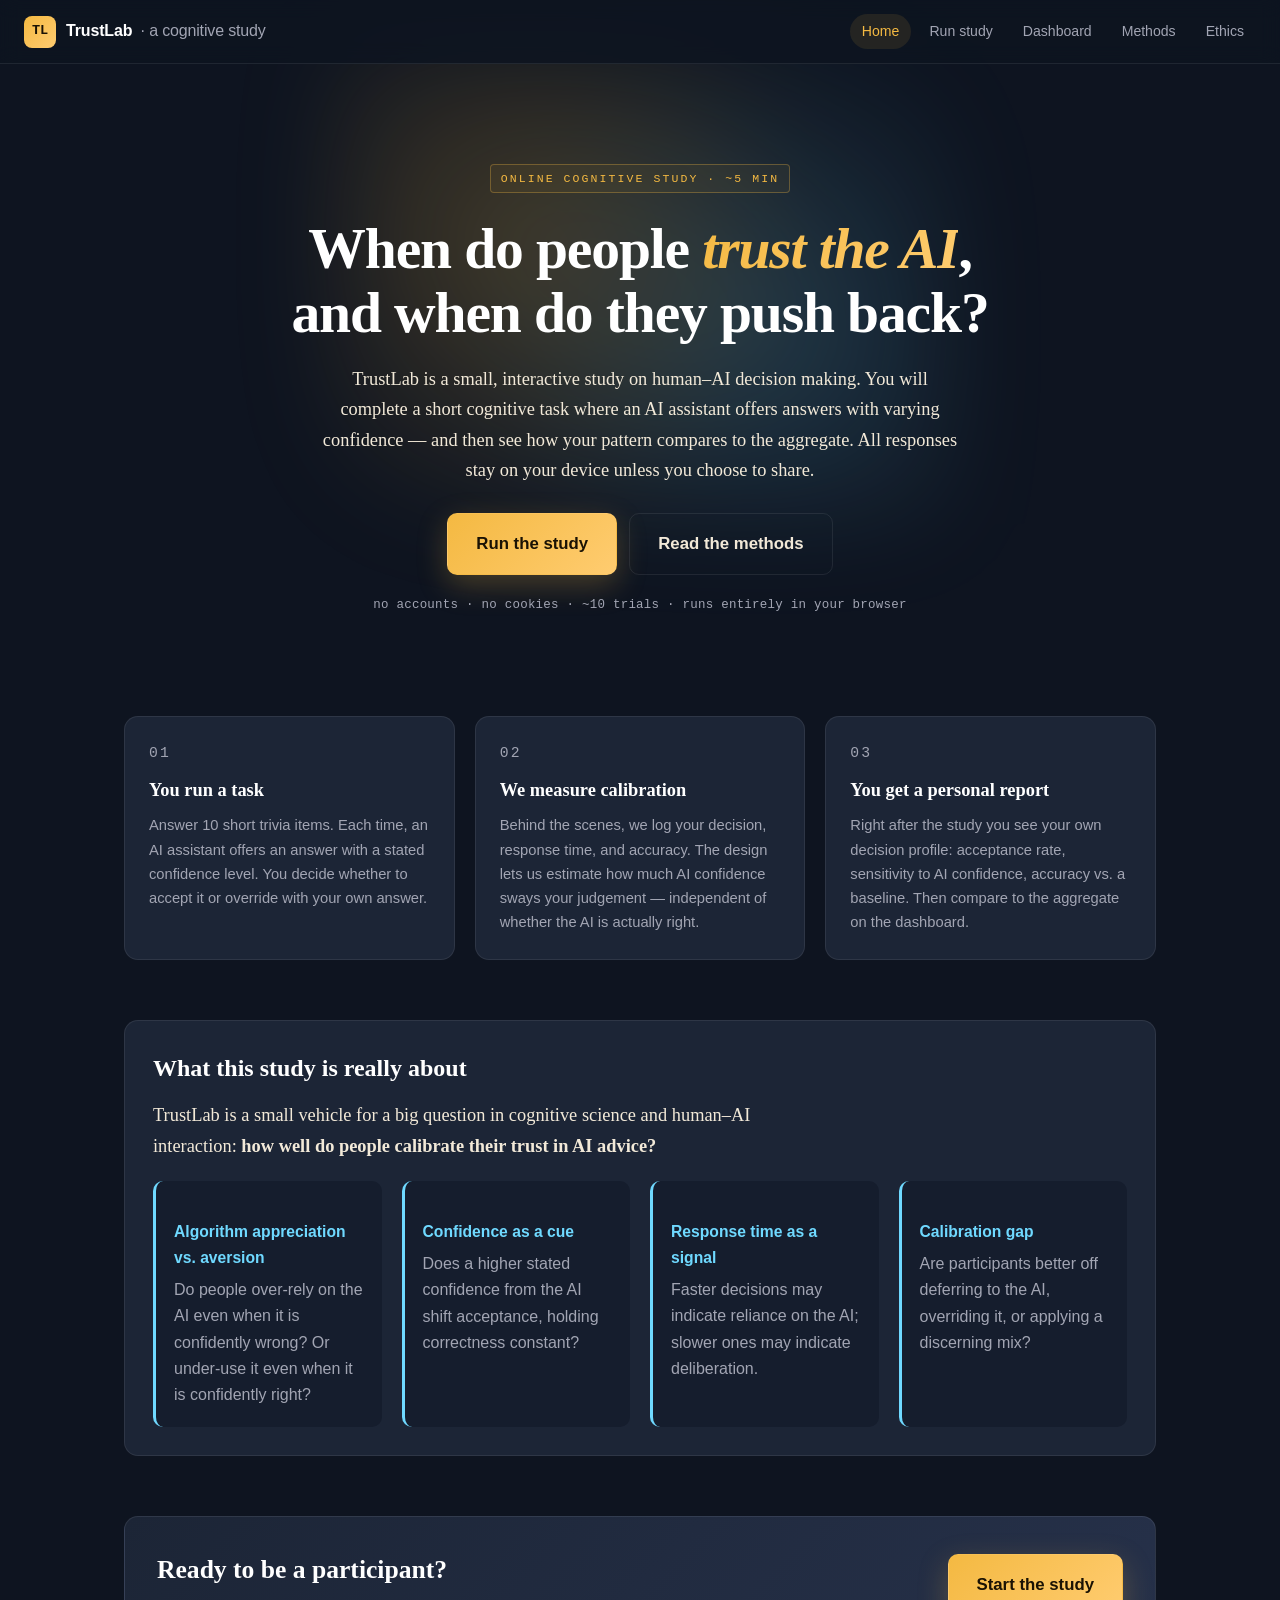
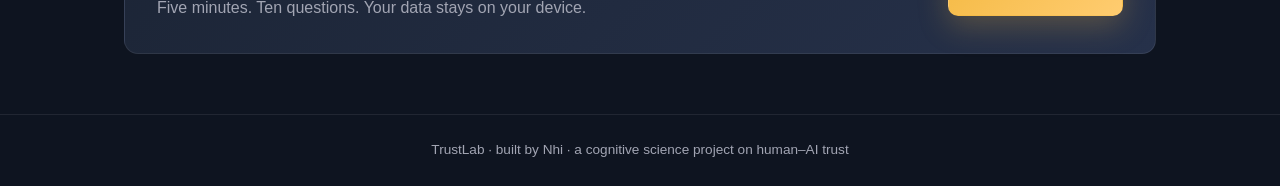
==== index.html @ ebe2eb27 "Initial TrustLab: static site + AI Confidence Calibration experiment Pages: - index.html: landing (h" ====
<!DOCTYPE html>
<html lang="en">
<head>
  <meta charset="UTF-8" />
  <meta name="viewport" content="width=device-width, initial-scale=1.0" />
  <title>TrustLab — Studying how people trust AI</title>
  <meta name="description" content="An interactive online study exploring how people calibrate trust in AI assistants. Run the experiment in 5 minutes and see your personal decision profile compared to the aggregate." />
  <link rel="icon" type="image/svg+xml" href="icons/icon.svg" />
  <link rel="stylesheet" href="css/base.css" />
  <link rel="stylesheet" href="css/home.css" />
</head>
<body>
  <header class="topbar">
    <a class="brand" href="index.html">
      <span class="brand__mark">TL</span>
      <span class="brand__name">TrustLab <em>· a cognitive study</em></span>
    </a>
    <nav class="nav">
      <a href="index.html">Home</a>
      <a href="experiment.html">Run study</a>
      <a href="dashboard.html">Dashboard</a>
      <a href="methodology.html">Methods</a>
      <a href="ethics.html">Ethics</a>
    </nav>
  </header>

  <main>
    <section class="hero">
      <div class="hero__glow" aria-hidden="true"></div>
      <p class="eyebrow">Online cognitive study &middot; ~5 min</p>
      <h1 class="hero__title">
        When do people <span class="hero__accent">trust the AI</span>,<br />
        and when do they push back?
      </h1>
      <p class="lede hero__lede">
        TrustLab is a small, interactive study on human&ndash;AI decision making.
        You will complete a short cognitive task where an AI assistant offers answers
        with varying confidence &mdash; and then see how your pattern compares to
        the aggregate. All responses stay on your device unless you choose to share.
      </p>
      <div class="hstack hero__cta">
        <a class="btn btn--primary btn--big" href="experiment.html">Run the study</a>
        <a class="btn btn--ghost btn--big" href="methodology.html">Read the methods</a>
      </div>
      <p class="hero__note mono">no accounts &middot; no cookies &middot; ~10 trials &middot; runs entirely in your browser</p>
    </section>

    <section class="pillars">
      <article class="pillar">
        <p class="pillar__num">01</p>
        <h3>You run a task</h3>
        <p>Answer 10 short trivia items. Each time, an AI assistant offers an answer with a stated confidence level. You decide whether to accept it or override with your own answer.</p>
      </article>
      <article class="pillar">
        <p class="pillar__num">02</p>
        <h3>We measure calibration</h3>
        <p>Behind the scenes, we log your decision, response time, and accuracy. The design lets us estimate how much AI confidence sways your judgement &mdash; independent of whether the AI is actually right.</p>
      </article>
      <article class="pillar">
        <p class="pillar__num">03</p>
        <h3>You get a personal report</h3>
        <p>Right after the study you see your own decision profile: acceptance rate, sensitivity to AI confidence, accuracy vs. a baseline. Then compare to the aggregate on the dashboard.</p>
      </article>
    </section>

    <section class="card constructs">
      <h2>What this study is really about</h2>
      <p class="lede">
        TrustLab is a small vehicle for a big question in cognitive science and human&ndash;AI interaction:
        <strong>how well do people calibrate their trust in AI advice?</strong>
      </p>
      <div class="grid-2 constructs__grid">
        <div>
          <h3>Algorithm appreciation vs. aversion</h3>
          <p class="muted">Do people over-rely on the AI even when it is confidently wrong? Or under-use it even when it is confidently right?</p>
        </div>
        <div>
          <h3>Confidence as a cue</h3>
          <p class="muted">Does a higher stated confidence from the AI shift acceptance, holding correctness constant?</p>
        </div>
        <div>
          <h3>Response time as a signal</h3>
          <p class="muted">Faster decisions may indicate reliance on the AI; slower ones may indicate deliberation.</p>
        </div>
        <div>
          <h3>Calibration gap</h3>
          <p class="muted">Are participants better off deferring to the AI, overriding it, or applying a discerning mix?</p>
        </div>
      </div>
    </section>

    <section class="cta-strip">
      <div>
        <h2>Ready to be a participant?</h2>
        <p class="muted">Five minutes. Ten questions. Your data stays on your device.</p>
      </div>
      <a class="btn btn--primary btn--big" href="experiment.html">Start the study</a>
    </section>
  </main>

  <footer class="footer">
    <p>TrustLab &middot; built by Nhi &middot; a cognitive science project on human&ndash;AI trust</p>
  </footer>

  <script src="js/nav.js"></script>
</body>
</html>
---- css/base.css ----
/* ===========================================================
   TrustLab — base styles
   Aesthetic: research lab notebook. Deep navy, warm cream text,
   amber accents (like paper labels), cyan for data. System fonts,
   zero dependencies.
   =========================================================== */

:root {
  /* Palette */
  --bg: #0e1420;
  --bg-soft: #151d2d;
  --surface: #1c2536;
  --surface-2: #26314a;
  --border: rgba(255, 255, 255, 0.08);

  --text: #f2e9d8;          /* warm cream (paper-like) */
  --text-strong: #ffffff;
  --muted: #a2a5b3;

  --amber: #f4b942;
  --amber-2: #ffcc70;
  --cyan: #6fd9ff;
  --violet: #a78bfa;
  --danger: #ef6f6c;
  --success: #7dd3a2;

  /* Type */
  --serif: "Iowan Old Style", "Charter", "Georgia", "New York", serif;
  --sans: -apple-system, BlinkMacSystemFont, "Segoe UI", Roboto, "Helvetica Neue", Arial, sans-serif;
  --mono: ui-monospace, SFMono-Regular, "SF Mono", Menlo, Consolas, monospace;

  --radius: 14px;
  --gap: 20px;
  --maxw: 1080px;
  --shadow: 0 20px 60px rgba(0, 0, 0, 0.45);
}

* { box-sizing: border-box; margin: 0; padding: 0; }
html { scroll-behavior: smooth; }

body {
  font-family: var(--sans);
  background: var(--bg);
  color: var(--text);
  line-height: 1.65;
  min-height: 100vh;
  display: flex;
  flex-direction: column;
  overflow-x: hidden;
}

/* ---------- Top bar ---------- */
.topbar {
  position: sticky; top: 0; z-index: 40;
  display: flex; align-items: center; justify-content: space-between;
  padding: 14px 24px;
  background: rgba(14, 20, 32, 0.85);
  backdrop-filter: blur(10px);
  border-bottom: 1px solid var(--border);
}
.brand {
  display: flex; align-items: center; gap: 10px;
  color: var(--text-strong);
  text-decoration: none;
  font-weight: 700;
  letter-spacing: -0.01em;
}
.brand__mark {
  display: grid; place-items: center;
  width: 32px; height: 32px; border-radius: 8px;
  background: linear-gradient(135deg, var(--amber), var(--amber-2));
  color: #1a1204;
  font-weight: 900; font-size: 0.85rem;
  font-family: var(--mono);
}
.brand__name { font-size: 1rem; }
.brand__name em {
  font-style: normal;
  color: var(--muted);
  font-weight: 500;
  margin-left: 4px;
}
.nav {
  display: flex; align-items: center; gap: 6px;
  font-size: 0.88rem;
}
.nav a {
  color: var(--muted);
  text-decoration: none;
  padding: 6px 12px;
  border-radius: 999px;
  transition: color 0.15s ease, background 0.15s ease;
}
.nav a:hover { color: var(--text); background: rgba(255,255,255,0.04); }
.nav a.active { color: var(--amber); background: rgba(244, 185, 66, 0.1); }

/* ---------- Layout ---------- */
main {
  flex: 1;
  width: min(var(--maxw), 100%);
  margin: 0 auto;
  padding: 40px 24px 60px;
}

.footer {
  border-top: 1px solid var(--border);
  padding: 24px;
  text-align: center;
  color: var(--muted);
  font-size: 0.85rem;
}

/* ---------- Buttons ---------- */
.btn {
  display: inline-flex; align-items: center; justify-content: center;
  gap: 8px;
  padding: 12px 20px;
  border-radius: 10px;
  font-weight: 600;
  font-size: 0.95rem;
  text-decoration: none;
  cursor: pointer;
  border: 1px solid transparent;
  font-family: inherit;
  transition: transform 0.12s ease, background 0.15s ease, border-color 0.15s ease, box-shadow 0.2s ease;
}
.btn:hover { transform: translateY(-1px); }
.btn--primary {
  background: linear-gradient(135deg, var(--amber), var(--amber-2));
  color: #1a1204;
  box-shadow: 0 10px 30px rgba(244, 185, 66, 0.25);
}
.btn--primary:hover { box-shadow: 0 14px 36px rgba(244, 185, 66, 0.35); }
.btn--ghost {
  background: transparent;
  color: var(--text);
  border-color: var(--border);
}
.btn--ghost:hover { border-color: var(--amber); color: var(--amber); }
.btn--big { padding: 16px 28px; font-size: 1.05rem; }

/* ---------- Cards ---------- */
.card {
  background: var(--surface);
  border: 1px solid var(--border);
  border-radius: var(--radius);
  padding: 28px;
}
.card + .card { margin-top: var(--gap); }
.card h2 { font-family: var(--serif); font-size: 1.5rem; font-weight: 700; margin-bottom: 12px; color: var(--text-strong); }
.card h3 { font-size: 1.05rem; margin: 20px 0 8px; color: var(--amber); font-weight: 600; }
.card p { margin-bottom: 12px; }
.card p:last-child { margin-bottom: 0; }

/* ---------- Typography helpers ---------- */
.eyebrow {
  display: inline-block;
  font-family: var(--mono);
  color: var(--amber);
  font-size: 0.72rem;
  text-transform: uppercase;
  letter-spacing: 0.18em;
  padding: 4px 10px;
  border: 1px solid rgba(244, 185, 66, 0.3);
  border-radius: 4px;
  background: rgba(244, 185, 66, 0.05);
}
.lede {
  font-family: var(--serif);
  font-size: 1.15rem;
  color: var(--text);
  line-height: 1.65;
  max-width: 640px;
}
.muted { color: var(--muted); }
.mono { font-family: var(--mono); }
.serif { font-family: var(--serif); }

/* ---------- Utility ---------- */
.hstack { display: flex; align-items: center; gap: 12px; flex-wrap: wrap; }
.vstack { display: flex; flex-direction: column; gap: 12px; }
.grid-2 { display: grid; grid-template-columns: repeat(auto-fit, minmax(220px, 1fr)); gap: var(--gap); }
.grid-3 { display: grid; grid-template-columns: repeat(auto-fit, minmax(180px, 1fr)); gap: var(--gap); }
.grid-4 { display: grid; grid-template-columns: repeat(auto-fit, minmax(150px, 1fr)); gap: var(--gap); }

@media (max-width: 720px) {
  .nav a { padding: 6px 10px; font-size: 0.82rem; }
  main { padding: 24px 16px 40px; }
  .card { padding: 20px; }
}

@media (max-width: 520px) {
  .brand__name em { display: none; }
  .nav { gap: 2px; }
  .nav a { padding: 6px 8px; font-size: 0.78rem; }
}
---- css/home.css ----
/* Landing page styles */

.hero {
  position: relative;
  text-align: center;
  padding: 60px 0 40px;
}
.hero__glow {
  position: absolute;
  inset: -60px 20% auto 20%;
  height: 480px;
  background:
    radial-gradient(circle at 30% 40%, rgba(244, 185, 66, 0.22), transparent 60%),
    radial-gradient(circle at 70% 60%, rgba(111, 217, 255, 0.18), transparent 60%);
  filter: blur(50px);
  z-index: -1;
  pointer-events: none;
}
.hero__title {
  font-family: var(--serif);
  font-weight: 700;
  font-size: clamp(2.2rem, 5.5vw, 3.6rem);
  line-height: 1.1;
  letter-spacing: -0.02em;
  color: var(--text-strong);
  margin: 24px auto 20px;
  max-width: 780px;
}
.hero__accent {
  background: linear-gradient(135deg, var(--amber), var(--amber-2));
  -webkit-background-clip: text; background-clip: text;
  -webkit-text-fill-color: transparent;
  font-style: italic;
}
.hero__lede { margin: 0 auto 28px; }
.hero__cta { justify-content: center; }
.hero__note {
  margin-top: 20px;
  color: var(--muted);
  font-size: 0.78rem;
  letter-spacing: 0.02em;
}

/* Pillars */
.pillars {
  display: grid;
  grid-template-columns: repeat(auto-fit, minmax(240px, 1fr));
  gap: var(--gap);
  margin-top: 60px;
}
.pillar {
  background: var(--surface);
  border: 1px solid var(--border);
  border-radius: var(--radius);
  padding: 24px;
  transition: border-color 0.2s ease, transform 0.2s ease;
}
.pillar:hover { border-color: var(--amber); transform: translateY(-2px); }
.pillar__num {
  font-family: var(--mono);
  font-size: 0.78rem;
  color: var(--amber);
  letter-spacing: 0.15em;
  margin-bottom: 10px;
}
.pillar h3 {
  font-family: var(--serif);
  font-size: 1.15rem;
  margin-bottom: 8px;
  color: var(--text-strong);
}
.pillar p { color: var(--muted); font-size: 0.92rem; }

/* Constructs */
.constructs { margin-top: 60px; }
.constructs__grid { margin-top: 20px; }
.constructs__grid > div {
  background: var(--bg-soft);
  padding: 18px;
  border-radius: 10px;
  border-left: 3px solid var(--cyan);
}
.constructs__grid h3 {
  font-family: var(--sans);
  font-size: 0.98rem;
  color: var(--cyan);
  margin-bottom: 6px;
}

/* CTA strip */
.cta-strip {
  margin-top: 60px;
  padding: 32px;
  border-radius: var(--radius);
  background: linear-gradient(135deg, var(--surface), var(--surface-2));
  border: 1px solid var(--border);
  display: flex;
  align-items: center;
  justify-content: space-between;
  gap: 20px;
  flex-wrap: wrap;
}
.cta-strip h2 { font-family: var(--serif); font-size: 1.6rem; color: var(--text-strong); }
.cta-strip p { margin-top: 4px; }
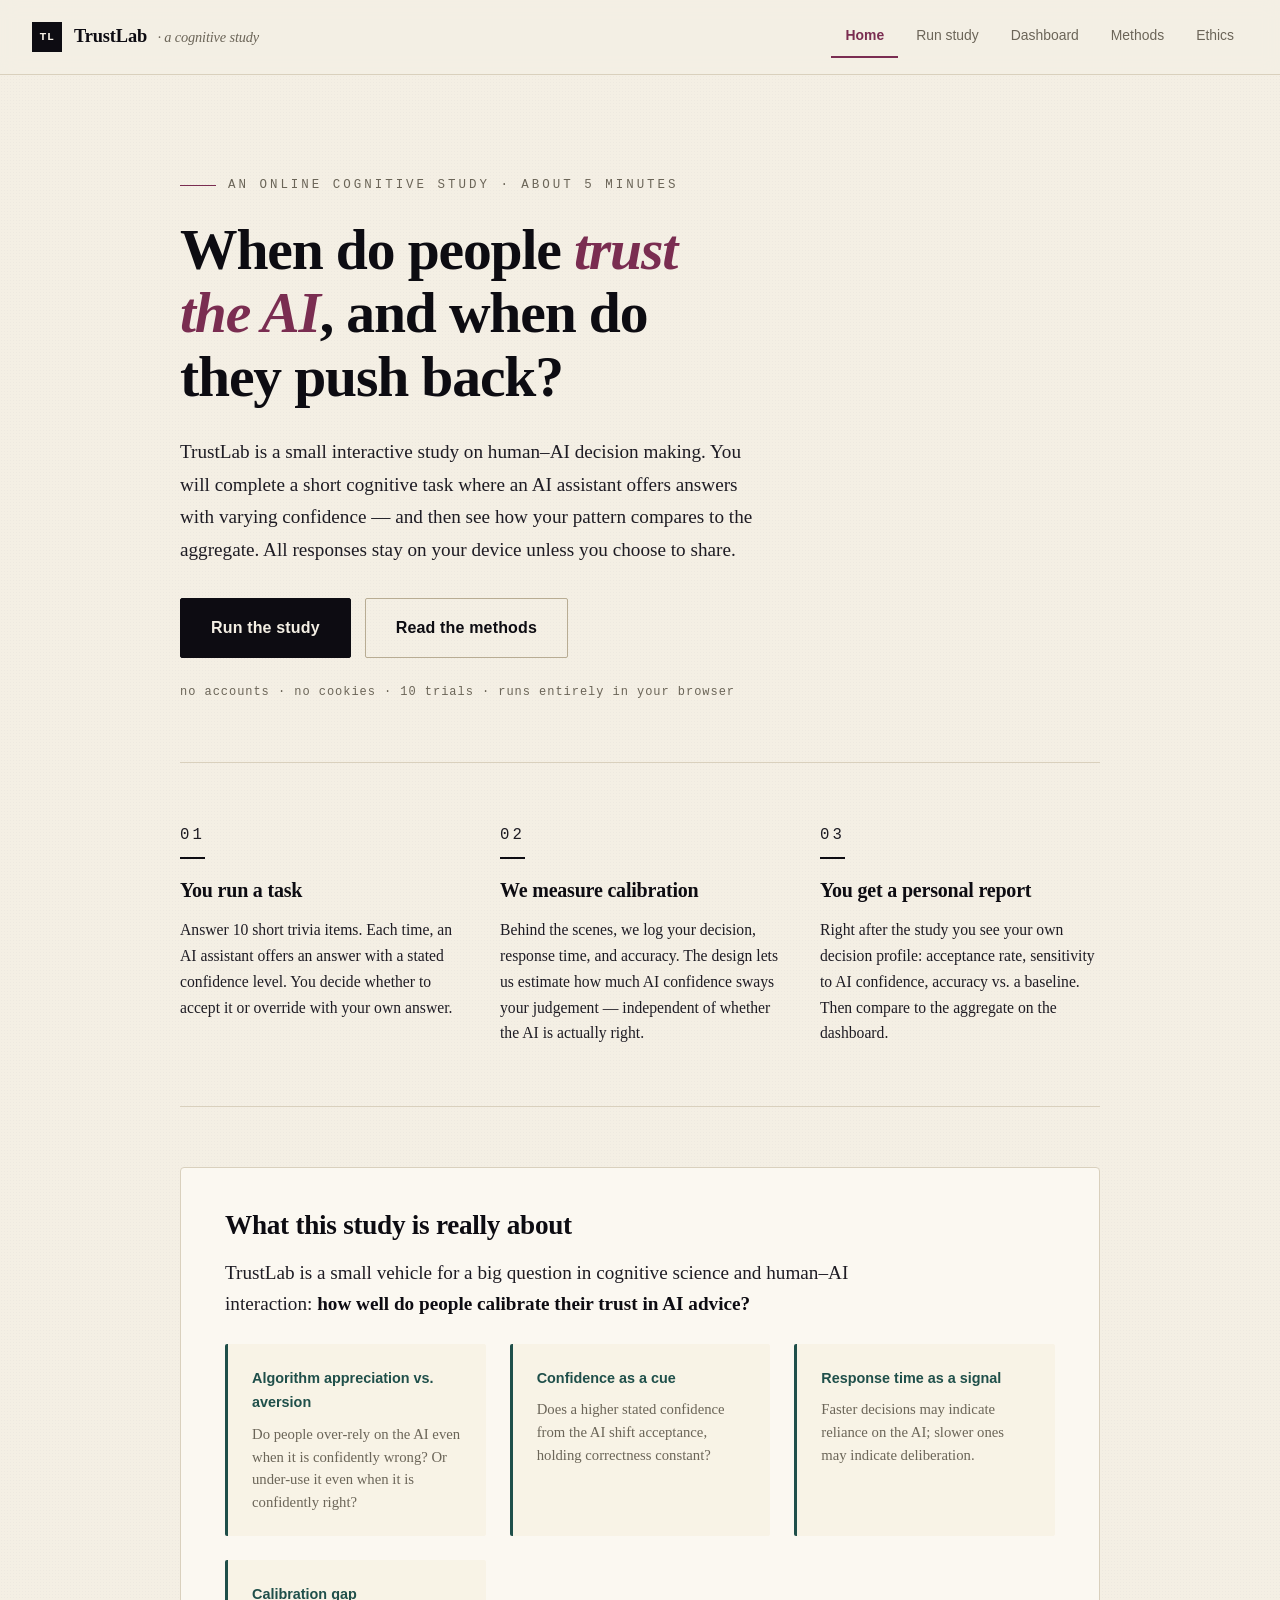
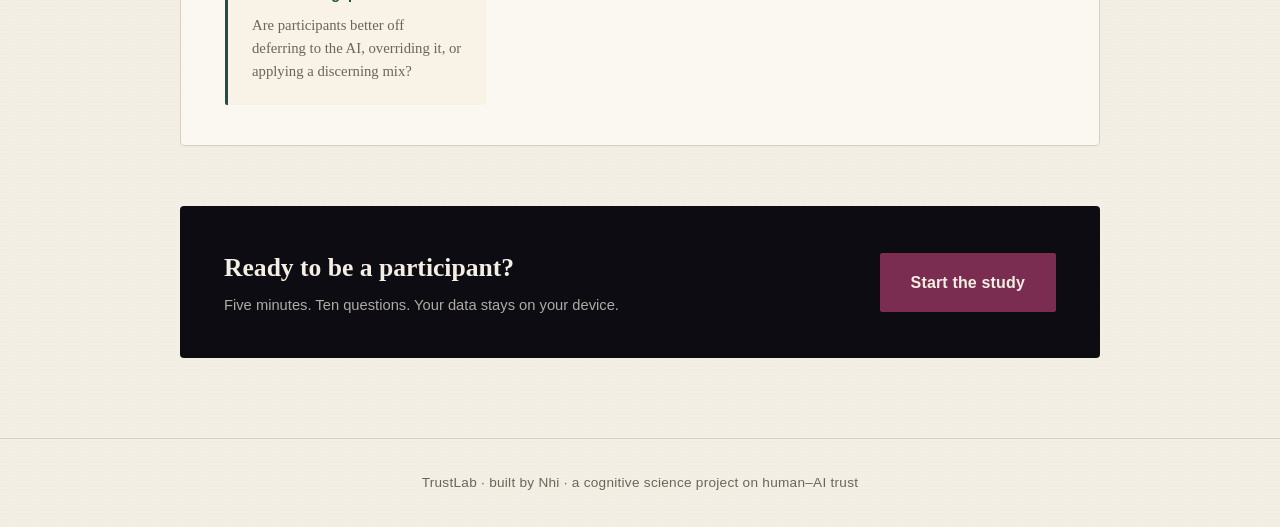
==== commit ce71e7df: "Redesign: switch to light editorial aesthetic Full visual overhaul to differentiate TrustLab from Fi" ====
--- a/index.html
+++ b/index.html
@@ -26,14 +26,12 @@
 
   <main>
     <section class="hero">
-      <div class="hero__glow" aria-hidden="true"></div>
-      <p class="eyebrow">Online cognitive study &middot; ~5 min</p>
+      <p class="hero__kicker">An online cognitive study &middot; about 5 minutes</p>
       <h1 class="hero__title">
-        When do people <span class="hero__accent">trust the AI</span>,<br />
-        and when do they push back?
+        When do people <em>trust the AI</em>, and when do they push back?
       </h1>
-      <p class="lede hero__lede">
-        TrustLab is a small, interactive study on human&ndash;AI decision making.
+      <p class="hero__lede">
+        TrustLab is a small interactive study on human&ndash;AI decision making.
         You will complete a short cognitive task where an AI assistant offers answers
         with varying confidence &mdash; and then see how your pattern compares to
         the aggregate. All responses stay on your device unless you choose to share.
@@ -42,7 +40,7 @@
         <a class="btn btn--primary btn--big" href="experiment.html">Run the study</a>
         <a class="btn btn--ghost btn--big" href="methodology.html">Read the methods</a>
       </div>
-      <p class="hero__note mono">no accounts &middot; no cookies &middot; ~10 trials &middot; runs entirely in your browser</p>
+      <p class="hero__note">no accounts &middot; no cookies &middot; 10 trials &middot; runs entirely in your browser</p>
     </section>
 
     <section class="pillars">
--- a/css/base.css
+++ b/css/base.css
@@ -1,196 +1,266 @@
 /* ===========================================================
    TrustLab — base styles
-   Aesthetic: research lab notebook. Deep navy, warm cream text,
-   amber accents (like paper labels), cyan for data. System fonts,
-   zero dependencies.
+   Aesthetic: light editorial. Warm cream paper, deep charcoal
+   text, plum accent, teal data ink, serif-forward typography.
+   Meant to feel like a modern research institute publication.
    =========================================================== */
 
 :root {
-  /* Palette */
-  --bg: #0e1420;
-  --bg-soft: #151d2d;
-  --surface: #1c2536;
-  --surface-2: #26314a;
-  --border: rgba(255, 255, 255, 0.08);
-
-  --text: #f2e9d8;          /* warm cream (paper-like) */
-  --text-strong: #ffffff;
-  --muted: #a2a5b3;
-
-  --amber: #f4b942;
-  --amber-2: #ffcc70;
-  --cyan: #6fd9ff;
-  --violet: #a78bfa;
-  --danger: #ef6f6c;
-  --success: #7dd3a2;
+  /* Palette — light editorial */
+  --paper: #f4efe4;        /* page background: warm cream */
+  --paper-2: #ebe4d3;      /* subtle inset */
+  --card: #fbf8f1;         /* raised surfaces: near-white cream */
+  --card-2: #f8f3e6;       /* nested inset */
+  --rule: #d9d0bd;         /* soft warm gray dividers */
+  --rule-strong: #b8ac93;
+
+  --ink: #1e1c24;          /* body text: deep charcoal */
+  --ink-strong: #0d0c12;   /* headings: near black */
+  --ink-muted: #6b6558;    /* warm gray for meta */
+
+  --plum: #7a2d51;         /* primary accent */
+  --plum-2: #a0426e;       /* lighter accent */
+  --teal: #1f4f4a;         /* secondary / data */
+  --teal-2: #2f7a72;
+  --danger: #a83a3a;
+  --success: #2f6a3e;
 
   /* Type */
-  --serif: "Iowan Old Style", "Charter", "Georgia", "New York", serif;
-  --sans: -apple-system, BlinkMacSystemFont, "Segoe UI", Roboto, "Helvetica Neue", Arial, sans-serif;
-  --mono: ui-monospace, SFMono-Regular, "SF Mono", Menlo, Consolas, monospace;
-
-  --radius: 14px;
-  --gap: 20px;
-  --maxw: 1080px;
-  --shadow: 0 20px 60px rgba(0, 0, 0, 0.45);
+  --serif: "Iowan Old Style", "Charter", "Georgia", "Times New Roman", serif;
+  --sans:  -apple-system, BlinkMacSystemFont, "Inter", "Helvetica Neue", Arial, sans-serif;
+  --mono:  ui-monospace, SFMono-Regular, "SF Mono", Menlo, Consolas, monospace;
+
+  --radius: 4px;           /* editorial: minimal rounding */
+  --radius-lg: 8px;
+  --gap: 24px;
+  --maxw: 1000px;
+  --measure: 68ch;         /* comfortable line length */
 }
 
 * { box-sizing: border-box; margin: 0; padding: 0; }
 html { scroll-behavior: smooth; }
 
 body {
-  font-family: var(--sans);
-  background: var(--bg);
-  color: var(--text);
-  line-height: 1.65;
+  font-family: var(--serif);
+  background: var(--paper);
+  color: var(--ink);
+  line-height: 1.7;
   min-height: 100vh;
   display: flex;
   flex-direction: column;
   overflow-x: hidden;
+  /* Subtle paper-grain texture */
+  background-image:
+    radial-gradient(rgba(30, 28, 36, 0.025) 1px, transparent 1px);
+  background-size: 3px 3px;
 }
 
 /* ---------- Top bar ---------- */
 .topbar {
   position: sticky; top: 0; z-index: 40;
   display: flex; align-items: center; justify-content: space-between;
-  padding: 14px 24px;
-  background: rgba(14, 20, 32, 0.85);
-  backdrop-filter: blur(10px);
-  border-bottom: 1px solid var(--border);
+  padding: 16px 32px;
+  background: rgba(244, 239, 228, 0.92);
+  backdrop-filter: blur(8px);
+  border-bottom: 1px solid var(--rule);
+  font-family: var(--sans);
 }
 .brand {
-  display: flex; align-items: center; gap: 10px;
-  color: var(--text-strong);
+  display: flex; align-items: baseline; gap: 12px;
+  color: var(--ink-strong);
   text-decoration: none;
   font-weight: 700;
   letter-spacing: -0.01em;
 }
 .brand__mark {
-  display: grid; place-items: center;
-  width: 32px; height: 32px; border-radius: 8px;
-  background: linear-gradient(135deg, var(--amber), var(--amber-2));
-  color: #1a1204;
-  font-weight: 900; font-size: 0.85rem;
+  display: inline-grid; place-items: center;
+  width: 30px; height: 30px;
+  background: var(--ink-strong);
+  color: var(--paper);
+  font-weight: 900; font-size: 0.72rem;
   font-family: var(--mono);
-}
-.brand__name { font-size: 1rem; }
+  letter-spacing: 0.05em;
+  align-self: center;
+}
+.brand__name {
+  font-family: var(--serif);
+  font-size: 1.15rem;
+  font-weight: 700;
+}
 .brand__name em {
-  font-style: normal;
-  color: var(--muted);
-  font-weight: 500;
-  margin-left: 4px;
+  font-style: italic;
+  color: var(--ink-muted);
+  font-weight: 400;
+  margin-left: 6px;
+  font-size: 0.9rem;
 }
 .nav {
-  display: flex; align-items: center; gap: 6px;
-  font-size: 0.88rem;
+  display: flex; align-items: center; gap: 4px;
+  font-size: 0.87rem;
+  font-family: var(--sans);
 }
 .nav a {
-  color: var(--muted);
+  color: var(--ink-muted);
   text-decoration: none;
-  padding: 6px 12px;
-  border-radius: 999px;
-  transition: color 0.15s ease, background 0.15s ease;
-}
-.nav a:hover { color: var(--text); background: rgba(255,255,255,0.04); }
-.nav a.active { color: var(--amber); background: rgba(244, 185, 66, 0.1); }
+  padding: 8px 14px;
+  border-bottom: 2px solid transparent;
+  transition: color 0.15s ease, border-color 0.15s ease;
+}
+.nav a:hover { color: var(--ink-strong); border-bottom-color: var(--rule-strong); }
+.nav a.active {
+  color: var(--plum);
+  border-bottom-color: var(--plum);
+  font-weight: 600;
+}
 
 /* ---------- Layout ---------- */
 main {
   flex: 1;
   width: min(var(--maxw), 100%);
   margin: 0 auto;
-  padding: 40px 24px 60px;
+  padding: 60px 40px 80px;
 }
 
 .footer {
-  border-top: 1px solid var(--border);
-  padding: 24px;
+  border-top: 1px solid var(--rule);
+  padding: 32px;
   text-align: center;
-  color: var(--muted);
+  color: var(--ink-muted);
+  font-family: var(--sans);
   font-size: 0.85rem;
-}
-
-/* ---------- Buttons ---------- */
+  letter-spacing: 0.02em;
+}
+
+/* ---------- Editorial section numbering ---------- */
+.card {
+  position: relative;
+  background: var(--card);
+  border: 1px solid var(--rule);
+  border-radius: var(--radius);
+  padding: 40px 44px;
+  margin-bottom: 32px;
+  box-shadow: 0 1px 0 rgba(0, 0, 0, 0.02);
+  max-width: 100%;
+}
+.card h2 {
+  font-family: var(--serif);
+  font-size: 1.7rem;
+  font-weight: 700;
+  color: var(--ink-strong);
+  line-height: 1.25;
+  margin-bottom: 16px;
+  letter-spacing: -0.01em;
+}
+.card h3 {
+  font-family: var(--sans);
+  font-size: 0.88rem;
+  text-transform: uppercase;
+  letter-spacing: 0.14em;
+  color: var(--plum);
+  font-weight: 700;
+  margin: 28px 0 10px;
+}
+.card p {
+  max-width: var(--measure);
+  margin-bottom: 14px;
+}
+.card p:last-child { margin-bottom: 0; }
+.card ul, .card ol {
+  margin: 12px 0 16px 1.4rem;
+  max-width: var(--measure);
+}
+.card li { margin-bottom: 8px; }
+
+/* ---------- Buttons (editorial: understated, sharp) ---------- */
 .btn {
   display: inline-flex; align-items: center; justify-content: center;
   gap: 8px;
-  padding: 12px 20px;
-  border-radius: 10px;
+  padding: 12px 22px;
+  border-radius: 2px;
   font-weight: 600;
-  font-size: 0.95rem;
+  font-size: 0.92rem;
+  font-family: var(--sans);
   text-decoration: none;
   cursor: pointer;
   border: 1px solid transparent;
-  font-family: inherit;
-  transition: transform 0.12s ease, background 0.15s ease, border-color 0.15s ease, box-shadow 0.2s ease;
+  letter-spacing: 0.01em;
+  transition: transform 0.1s ease, background 0.15s ease, color 0.15s ease, border-color 0.15s ease;
 }
 .btn:hover { transform: translateY(-1px); }
 .btn--primary {
-  background: linear-gradient(135deg, var(--amber), var(--amber-2));
-  color: #1a1204;
-  box-shadow: 0 10px 30px rgba(244, 185, 66, 0.25);
-}
-.btn--primary:hover { box-shadow: 0 14px 36px rgba(244, 185, 66, 0.35); }
+  background: var(--ink-strong);
+  color: var(--paper);
+  border-color: var(--ink-strong);
+}
+.btn--primary:hover { background: var(--plum); border-color: var(--plum); }
 .btn--ghost {
   background: transparent;
-  color: var(--text);
-  border-color: var(--border);
-}
-.btn--ghost:hover { border-color: var(--amber); color: var(--amber); }
-.btn--big { padding: 16px 28px; font-size: 1.05rem; }
-
-/* ---------- Cards ---------- */
-.card {
-  background: var(--surface);
-  border: 1px solid var(--border);
-  border-radius: var(--radius);
-  padding: 28px;
-}
-.card + .card { margin-top: var(--gap); }
-.card h2 { font-family: var(--serif); font-size: 1.5rem; font-weight: 700; margin-bottom: 12px; color: var(--text-strong); }
-.card h3 { font-size: 1.05rem; margin: 20px 0 8px; color: var(--amber); font-weight: 600; }
-.card p { margin-bottom: 12px; }
-.card p:last-child { margin-bottom: 0; }
+  color: var(--ink-strong);
+  border-color: var(--rule-strong);
+}
+.btn--ghost:hover { border-color: var(--ink-strong); }
+.btn--big { padding: 15px 30px; font-size: 1rem; }
 
 /* ---------- Typography helpers ---------- */
 .eyebrow {
   display: inline-block;
   font-family: var(--mono);
-  color: var(--amber);
+  color: var(--plum);
   font-size: 0.72rem;
   text-transform: uppercase;
-  letter-spacing: 0.18em;
-  padding: 4px 10px;
-  border: 1px solid rgba(244, 185, 66, 0.3);
-  border-radius: 4px;
-  background: rgba(244, 185, 66, 0.05);
+  letter-spacing: 0.22em;
+  margin-bottom: 14px;
+  padding-bottom: 6px;
+  border-bottom: 1px solid var(--plum);
 }
 .lede {
   font-family: var(--serif);
-  font-size: 1.15rem;
-  color: var(--text);
-  line-height: 1.65;
-  max-width: 640px;
-}
-.muted { color: var(--muted); }
-.mono { font-family: var(--mono); }
+  font-size: 1.2rem;
+  color: var(--ink);
+  line-height: 1.6;
+  max-width: var(--measure);
+  font-weight: 400;
+}
+.muted { color: var(--ink-muted); }
+.mono { font-family: var(--mono); font-size: 0.88em; }
 .serif { font-family: var(--serif); }
-
-/* ---------- Utility ---------- */
-.hstack { display: flex; align-items: center; gap: 12px; flex-wrap: wrap; }
-.vstack { display: flex; flex-direction: column; gap: 12px; }
-.grid-2 { display: grid; grid-template-columns: repeat(auto-fit, minmax(220px, 1fr)); gap: var(--gap); }
-.grid-3 { display: grid; grid-template-columns: repeat(auto-fit, minmax(180px, 1fr)); gap: var(--gap); }
-.grid-4 { display: grid; grid-template-columns: repeat(auto-fit, minmax(150px, 1fr)); gap: var(--gap); }
+.sans { font-family: var(--sans); }
+
+/* Underlined academic links inside prose */
+.link, .card a:not(.btn) {
+  color: var(--plum);
+  text-decoration: underline;
+  text-decoration-thickness: 1px;
+  text-underline-offset: 3px;
+  transition: color 0.15s ease;
+}
+.link:hover, .card a:not(.btn):hover { color: var(--ink-strong); }
+
+/* Emphasis */
+em { font-style: italic; }
+strong { color: var(--ink-strong); font-weight: 700; }
+
+/* Horizontal rule = thin line + small caps label optional */
+hr.rule {
+  border: none;
+  border-top: 1px solid var(--rule);
+  margin: 40px 0;
+}
+
+/* ---------- Utility grids ---------- */
+.hstack { display: flex; align-items: center; gap: 14px; flex-wrap: wrap; }
+.vstack { display: flex; flex-direction: column; gap: 14px; }
+.grid-2 { display: grid; grid-template-columns: repeat(auto-fit, minmax(240px, 1fr)); gap: var(--gap); }
+.grid-3 { display: grid; grid-template-columns: repeat(auto-fit, minmax(200px, 1fr)); gap: var(--gap); }
+.grid-4 { display: grid; grid-template-columns: repeat(auto-fit, minmax(170px, 1fr)); gap: var(--gap); }
 
 @media (max-width: 720px) {
-  .nav a { padding: 6px 10px; font-size: 0.82rem; }
-  main { padding: 24px 16px 40px; }
-  .card { padding: 20px; }
-}
-
+  main { padding: 32px 20px 60px; }
+  .card { padding: 28px 24px; }
+  .card h2 { font-size: 1.4rem; }
+  .nav a { padding: 6px 10px; font-size: 0.8rem; }
+}
 @media (max-width: 520px) {
   .brand__name em { display: none; }
-  .nav { gap: 2px; }
-  .nav a { padding: 6px 8px; font-size: 0.78rem; }
-}
+  .nav { gap: 0; }
+}
--- a/css/home.css
+++ b/css/home.css
@@ -1,104 +1,152 @@
-/* Landing page styles */
+/* Landing page: editorial, typographic, quiet. */
 
 .hero {
-  position: relative;
-  text-align: center;
-  padding: 60px 0 40px;
+  padding: 40px 0 60px;
+  border-bottom: 1px solid var(--rule);
+  margin-bottom: 60px;
 }
-.hero__glow {
-  position: absolute;
-  inset: -60px 20% auto 20%;
-  height: 480px;
-  background:
-    radial-gradient(circle at 30% 40%, rgba(244, 185, 66, 0.22), transparent 60%),
-    radial-gradient(circle at 70% 60%, rgba(111, 217, 255, 0.18), transparent 60%);
-  filter: blur(50px);
-  z-index: -1;
-  pointer-events: none;
+.hero__kicker {
+  font-family: var(--mono);
+  color: var(--ink-muted);
+  font-size: 0.78rem;
+  text-transform: uppercase;
+  letter-spacing: 0.24em;
+  margin-bottom: 22px;
+  display: flex;
+  align-items: center;
+  gap: 12px;
+}
+.hero__kicker::before {
+  content: "";
+  display: inline-block;
+  width: 36px; height: 1px;
+  background: var(--plum);
 }
 .hero__title {
   font-family: var(--serif);
   font-weight: 700;
-  font-size: clamp(2.2rem, 5.5vw, 3.6rem);
+  font-size: clamp(2.4rem, 5.5vw, 3.6rem);
   line-height: 1.1;
   letter-spacing: -0.02em;
-  color: var(--text-strong);
-  margin: 24px auto 20px;
-  max-width: 780px;
+  color: var(--ink-strong);
+  max-width: 20ch;
+  margin-bottom: 28px;
 }
-.hero__accent {
-  background: linear-gradient(135deg, var(--amber), var(--amber-2));
-  -webkit-background-clip: text; background-clip: text;
-  -webkit-text-fill-color: transparent;
+.hero__title em {
   font-style: italic;
+  color: var(--plum);
 }
-.hero__lede { margin: 0 auto 28px; }
-.hero__cta { justify-content: center; }
+.hero__lede {
+  font-size: 1.2rem;
+  margin-bottom: 32px;
+  max-width: 60ch;
+}
+.hero__cta { margin-bottom: 24px; }
 .hero__note {
-  margin-top: 20px;
-  color: var(--muted);
-  font-size: 0.78rem;
-  letter-spacing: 0.02em;
+  font-family: var(--mono);
+  color: var(--ink-muted);
+  font-size: 0.75rem;
+  letter-spacing: 0.08em;
 }
 
-/* Pillars */
+/* Pillars — editorial numbered list, not cards */
 .pillars {
   display: grid;
   grid-template-columns: repeat(auto-fit, minmax(240px, 1fr));
-  gap: var(--gap);
-  margin-top: 60px;
+  gap: 40px;
+  margin-bottom: 60px;
+  padding-bottom: 60px;
+  border-bottom: 1px solid var(--rule);
 }
-.pillar {
-  background: var(--surface);
-  border: 1px solid var(--border);
-  border-radius: var(--radius);
-  padding: 24px;
-  transition: border-color 0.2s ease, transform 0.2s ease;
-}
-.pillar:hover { border-color: var(--amber); transform: translateY(-2px); }
+.pillar { }
 .pillar__num {
   font-family: var(--mono);
-  font-size: 0.78rem;
-  color: var(--amber);
-  letter-spacing: 0.15em;
-  margin-bottom: 10px;
+  font-size: 0.75rem;
+  color: var(--plum);
+  letter-spacing: 0.2em;
+  margin-bottom: 14px;
+  padding-bottom: 8px;
+  border-bottom: 2px solid var(--ink-strong);
+  width: fit-content;
 }
 .pillar h3 {
   font-family: var(--serif);
-  font-size: 1.15rem;
-  margin-bottom: 8px;
-  color: var(--text-strong);
+  font-size: 1.25rem;
+  font-weight: 700;
+  color: var(--ink-strong);
+  margin-bottom: 10px;
+  letter-spacing: -0.01em;
 }
-.pillar p { color: var(--muted); font-size: 0.92rem; }
+.pillar p {
+  color: var(--ink);
+  font-size: 0.98rem;
+  line-height: 1.65;
+}
 
-/* Constructs */
-.constructs { margin-top: 60px; }
-.constructs__grid { margin-top: 20px; }
+/* Constructs grid — like footnotes in a paper */
+.constructs__grid {
+  margin-top: 24px;
+}
 .constructs__grid > div {
-  background: var(--bg-soft);
-  padding: 18px;
-  border-radius: 10px;
-  border-left: 3px solid var(--cyan);
+  background: var(--card-2);
+  padding: 22px 24px;
+  border-radius: 2px;
+  border-left: 3px solid var(--teal);
 }
 .constructs__grid h3 {
   font-family: var(--sans);
-  font-size: 0.98rem;
-  color: var(--cyan);
-  margin-bottom: 6px;
+  font-size: 0.9rem;
+  text-transform: none;
+  letter-spacing: 0;
+  color: var(--teal);
+  margin: 0 0 8px;
+  font-weight: 700;
+}
+.constructs__grid p {
+  color: var(--ink-muted);
+  font-size: 0.92rem;
+  line-height: 1.55;
+  max-width: none;
+  margin: 0;
 }
 
-/* CTA strip */
+/* Bottom CTA strip */
 .cta-strip {
   margin-top: 60px;
-  padding: 32px;
+  padding: 40px 44px;
+  background: var(--ink-strong);
+  color: var(--paper);
   border-radius: var(--radius);
-  background: linear-gradient(135deg, var(--surface), var(--surface-2));
-  border: 1px solid var(--border);
   display: flex;
   align-items: center;
   justify-content: space-between;
-  gap: 20px;
+  gap: 24px;
   flex-wrap: wrap;
 }
-.cta-strip h2 { font-family: var(--serif); font-size: 1.6rem; color: var(--text-strong); }
-.cta-strip p { margin-top: 4px; }
+.cta-strip h2 {
+  font-family: var(--serif);
+  font-size: 1.6rem;
+  color: var(--paper);
+  margin-bottom: 4px;
+}
+.cta-strip p {
+  color: rgba(244, 239, 228, 0.7);
+  font-family: var(--sans);
+  font-size: 0.92rem;
+  margin: 0;
+  max-width: none;
+}
+.cta-strip .btn--primary {
+  background: var(--plum);
+  color: var(--paper);
+  border-color: var(--plum);
+}
+.cta-strip .btn--primary:hover {
+  background: var(--plum-2);
+  border-color: var(--plum-2);
+}
+
+@media (max-width: 720px) {
+  .cta-strip { padding: 28px 24px; }
+  .cta-strip h2 { font-size: 1.3rem; }
+}
